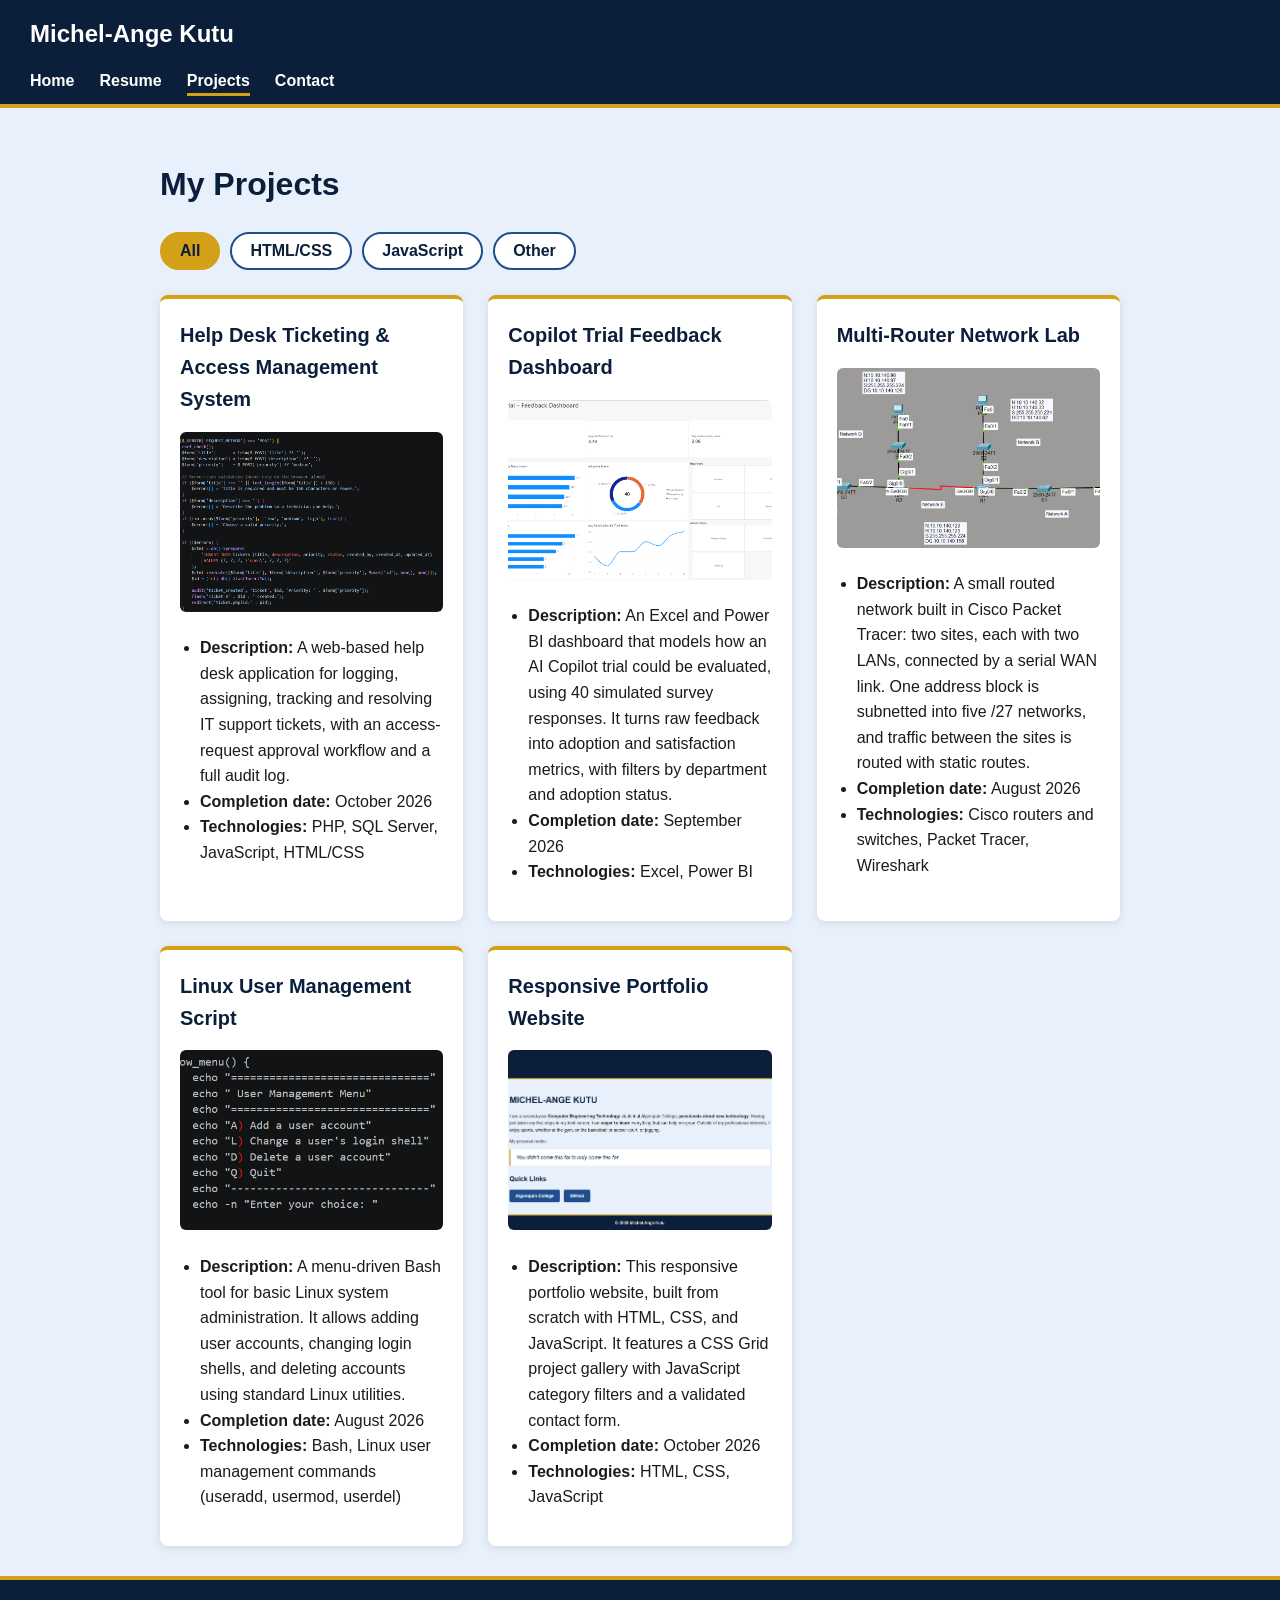
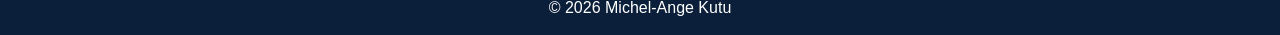
==== projects.html @ 20e8eb96 "first commit" ====
<!DOCTYPE html>
<html lang="en">

<head>
    <meta charset="UTF-8">
    <meta name="viewport" content="width=device-width, initial-scale=1.0">
    <title>Michel-Ange Kutu - Projects</title>
    <link rel="stylesheet" href="style.css">
</head>

<body>
    <header>
        <p class="logo">Michel-Ange Kutu</p>
    </header>
    <!--links to all 4 pages-->
    <nav>
        <ul>
            <li><a href="index.html">Home</a></li>
            <li><a href="resume.html">Resume</a></li>
            <li><a href="projects.html" class="current">Projects</a></li>
            <li><a href="contact.html">Contact</a></li>
        </ul>
    </nav>
    <main>

        <h1>My Projects</h1>

        <!-- Filter buttons -->
        <div id="filter-buttons">
            <button class="filter-btn active" data-filter="all">All</button>
            <button class="filter-btn" data-filter="html-css">HTML/CSS</button>
            <button class="filter-btn" data-filter="javascript">JavaScript</button>
            <button class="filter-btn" data-filter="other">Other</button>
        </div>

        <!-- Project grid -->
        <div id="project-container">

            <div id="hd" class="project" data-category="javascript">
                <h2>Help Desk Ticketing & Access Management System</h2>
                <img src="images/helpdesk.png" alt="PHP code that validates and saves a new help desk ticket">
                <ul>
                    <li><strong>Description:</strong> A web-based help desk application for logging, assigning, tracking and resolving IT support tickets, with an access-request approval workflow and a full audit log.
                    </li>
                    <li><strong>Completion date:</strong> October 2026</li>
                    <li><strong>Technologies:</strong> PHP, SQL Server, JavaScript, HTML/CSS</li>
                </ul>
            </div>

            <div id="ct" class="project" data-category="other">
                <h2>Copilot Trial Feedback Dashboard</h2>
                <img src="images/dashboard.png" alt="Power BI dashboard showing Copilot trial feedback results">
                <ul>
                    <li><strong>Description:</strong> An Excel and Power BI dashboard that models how an AI Copilot
                        trial could be evaluated, using 40 simulated survey responses. It turns raw feedback into
                        adoption and satisfaction metrics, with filters by department and adoption status.</li>
                    <li><strong>Completion date:</strong> September 2026</li>
                    <li><strong>Technologies:</strong> Excel, Power BI</li>
                </ul>
            </div>

            <div id="net" class="project" data-category="other">
                
                <h2>Multi-Router Network Lab</h2>
                <img src="images/topology.png" alt="Network topology diagram in Cisco Packet Tracer">
                <ul>
                    <li><strong>Description:</strong> A small routed network built in Cisco Packet Tracer: two sites,
                        each with two LANs, connected by a serial WAN link. One address block is subnetted into five /27
                        networks, and traffic between the sites is routed with static routes.</li>
                    <li><strong>Completion date:</strong> August 2026</li>
                    <li><strong>Technologies:</strong> Cisco routers and switches, Packet Tracer, Wireshark</li>
                </ul>
            </div>

            <div id="ms" class="project" data-category="other">
                
                <h2>Linux User Management Script</h2>
                <img src="images/linux.png" alt="Bash code for the user management menu">
                <ul>
                    <li><strong>Description:</strong> A menu-driven Bash tool for basic Linux system administration. It
                        allows adding user accounts, changing login shells, and deleting accounts using standard Linux
                        utilities.</li>
                    <li><strong>Completion date:</strong> August 2026</li>
                    <li><strong>Technologies:</strong> Bash, Linux user management commands (useradd, usermod, userdel)
                    </li>
                </ul>
            </div>

            <div id="pf" class="project" data-category="html-css">
                <h2>Responsive Portfolio Website</h2>
                <img src="images/portfolio.png" alt="Home page of my portfolio website">
                <ul>
                    <li><strong>Description:</strong> This responsive portfolio website, built from scratch with HTML,
                        CSS, and JavaScript. It features a CSS Grid project gallery with JavaScript category filters and
                        a validated contact form.</li>
                    <li><strong>Completion date:</strong> October 2026 </li>
                    <li><strong>Technologies:</strong> HTML, CSS, JavaScript</li>
                </ul>
            </div>
        </div>
    </main>
    <footer>
        <p>&copy; 2026 Michel-Ange Kutu</p>
    </footer>
    <script src="script.js"></script>
</body>

</html>
---- style.css ----
/* Hides any element that has the "hidden" class */
   .hidden {
       display: none;
   }
/* =========================================
   1. COLOR PALETTE (CSS custom properties)
   ========================================= */
:root {
    --navy: #0b1f3a;
    --blue: #1e4e8c;
    --light-blue: #e8f0fb;
    --white: #ffffff;
    --gold: #d4a017;
    --text: #1b1b1b;
}

/* =========================================
   2. BASE STYLES (apply to every page)
   ========================================= */
* {
    box-sizing: border-box;
}

body {
    margin: 0;
    font-family: Arial, Helvetica, sans-serif;
    line-height: 1.6;
    background-color: var(--light-blue);
    color: var(--text);
}

h1,
h2,
h3 {
    color: var(--navy);
}

a {
    color: var(--blue);
}

/* =========================================
   3. HEADER (same on every page)
   ========================================= */
header {
    background-color: var(--navy);
    padding: 15px 30px;
}

.logo {
    margin: 0;
    color: var(--white);
    font-size: 1.5rem;
    font-weight: bold;
}

/* =========================================
   4. NAVIGATION BAR
   ========================================= */
nav {
    background-color: var(--navy);
    border-bottom: 4px solid var(--gold);
}

nav ul {
    list-style: none;
    margin: 0;
    padding: 0 30px 10px;
    display: flex;
    flex-wrap: wrap;
    gap: 25px;
}

nav a {
    color: var(--white);
    text-decoration: none;
    font-weight: bold;
    padding-bottom: 4px;
}

/* Hover and keyboard focus */
nav a:hover,
nav a:focus {
    color: var(--gold);
}

/* Link of the page the user is on */
nav a.current {
    border-bottom: 3px solid var(--gold);
}
/* =========================================
   5. MAIN CONTENT AREA
   ========================================= */
main {
    max-width: 1000px;
    margin: 0 auto;
    padding: 30px 20px;
}

/* =========================================
   6. FOOTER (same on every page)
   ========================================= */
footer {
    background-color: var(--navy);
    color: var(--white);
    text-align: center;
    padding: 15px;
    border-top: 4px solid var(--gold);
}

footer p {
    margin: 0;
}

.filter-btn.active {
    background-color: #1f6feb;
    color: white;
}

/* =========================================
   7. PROJECTS PAGE: FILTER BUTTONS
   ========================================= */
#filter-buttons {
    display: flex;
    flex-wrap: wrap;
    gap: 10px;
    margin-bottom: 25px;
}

.filter-btn {
    background-color: var(--white);
    color: var(--navy);
    border: 2px solid var(--blue);
    border-radius: 20px;
    padding: 8px 18px;
    font-size: 1rem;
    font-weight: bold;
    cursor: pointer;
}

.filter-btn:hover,
.filter-btn:focus {
    border-color: var(--gold);
}

/* Currently selected filter */
.filter-btn.active {
    background-color: var(--gold);
    border-color: var(--gold);
    color: var(--navy);
}

/* =========================================
   8. PROJECTS PAGE: GRID OF PROJECT CARDS
   ========================================= */
#project-container {
    display: grid;
    grid-template-columns: repeat(auto-fill, minmax(280px, 1fr));
    gap: 25px;
}

.project {
    background-color: var(--white);
    border-top: 4px solid var(--gold);
    border-radius: 8px;
    padding: 20px;
    box-shadow: 0 2px 8px rgba(0, 0, 0, 0.1);
}

.project h2 {
    font-size: 1.25rem;
    margin-top: 0;
}

.project ul {
    padding-left: 20px;
}

/* Project screenshots: same size for every card */
.project img {
    width: 100%;
    height: 180px;
    object-fit: cover;
    border-radius: 6px;
}

/* =========================================
   9. HOME PAGE
   ========================================= */

/* Round profile photo with a gold border */
.profile-photo {
    display: block;
    width: 180px;
    height: 180px;
    object-fit: cover;
    border-radius: 50%;
    border: 4px solid var(--gold);
    margin-bottom: 20px;
}

/* Personal motto: visually distinct quote box */
blockquote {
    margin: 10px 0 30px;
    padding: 15px 20px;
    background-color: var(--white);
    border-left: 5px solid var(--gold);
    font-size: 1.2rem;
    font-style: italic;
    color: var(--navy);
}

/* Quick Links displayed as buttons */
.quick-links {
    list-style: none;
    padding: 0;
    display: flex;
    flex-wrap: wrap;
    gap: 15px;
}

.quick-links a {
    display: inline-block;
    background-color: var(--blue);
    color: var(--white);
    padding: 10px 22px;
    border-radius: 6px;
    text-decoration: none;
    font-weight: bold;
}

.quick-links a:hover,
.quick-links a:focus {
    background-color: var(--navy);
}

/* =========================================
   10. RESUME PAGE
   ========================================= */

/* Each resume section becomes a white card */
main section {
    background-color: var(--white);
    border-radius: 8px;
    padding: 20px 25px;
    margin-bottom: 25px;
    box-shadow: 0 2px 8px rgba(0, 0, 0, 0.1);
}

/* Section titles with a gold underline */
main section h2 {
    margin-top: 0;
    padding-bottom: 6px;
    border-bottom: 3px solid var(--gold);
}

/* Job/school line: title on the left, date or location on the right */
#workExperience h3,
#workExperience h4,
#educ h3,
#educ h4 {
    display: flex;
    justify-content: space-between;
    flex-wrap: wrap;
    gap: 10px;
    margin: 10px 0 5px;
}

.date,
.location {
    font-size: 0.95rem;
    font-weight: normal;
    font-style: italic;
    color: var(--blue);
}

address {
    font-style: normal;
}

/* =========================================
   11. CONTACT PAGE: FORM
   ========================================= */
#contact-form {
    background-color: var(--white);
    max-width: 600px;
    padding: 25px;
    border-radius: 8px;
    box-shadow: 0 2px 8px rgba(0, 0, 0, 0.1);
}

/* Space between each field */
#contact-form div {
    margin-bottom: 18px;
}

/* Labels on their own line, above the field */
#contact-form label {
    display: block;
    margin-bottom: 6px;
    font-weight: bold;
    color: var(--navy);
}

/* Text fields and message box */
#contact-form input,
#contact-form textarea {
    width: 100%;
    padding: 10px;
    font-size: 1rem;
    font-family: inherit;
    border: 2px solid #9fb3cf;
    border-radius: 6px;
}

#contact-form textarea {
    resize: vertical;
}

/* Field the user is typing in */
#contact-form input:focus,
#contact-form textarea:focus {
    border-color: var(--gold);
    outline: 2px solid var(--gold);
}

/* Send button */
#contact-form button {
    background-color: var(--blue);
    color: var(--white);
    border: none;
    border-radius: 6px;
    padding: 12px 30px;
    font-size: 1rem;
    font-weight: bold;
    cursor: pointer;
}

#contact-form button:hover,
#contact-form button:focus {
    background-color: var(--navy);
}

/* =========================================
   12. RESPONSIVE: TABLETS AND PHONES
   ========================================= */
@media (max-width: 600px) {

    header {
        padding: 12px 15px;
    }

    .logo {
        font-size: 1.25rem;
    }

    nav ul {
        padding: 0 15px 10px;
        gap: 15px;
    }

    main {
        padding: 20px 15px;
    }

    h1 {
        font-size: 1.75rem;
    }

    main section,
    .project,
    #contact-form {
        padding: 15px;
    }
}
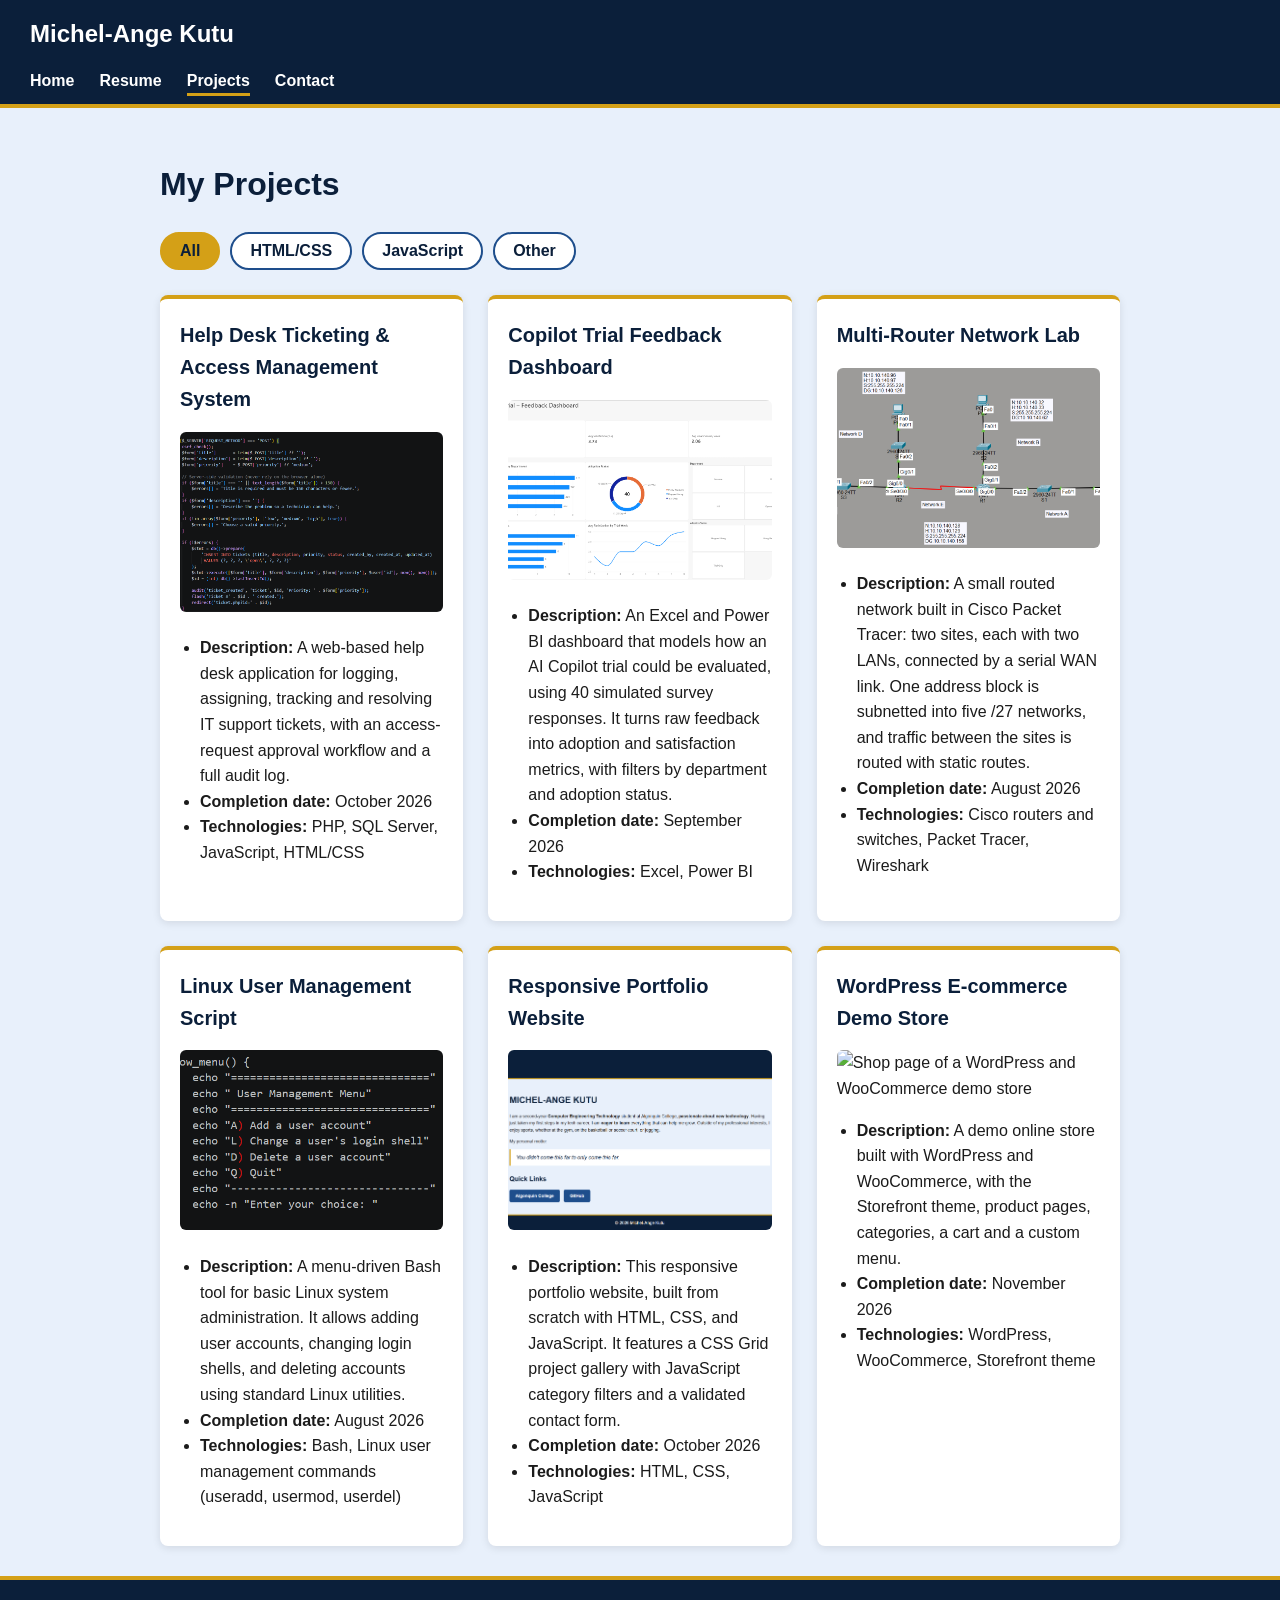
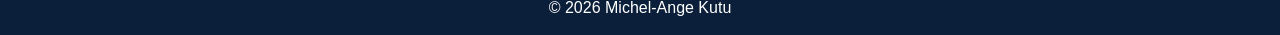
==== commit acaff8a7: "Add files via upload" ====
--- a/projects.html
+++ b/projects.html
@@ -1,108 +1,119 @@
-<!DOCTYPE html>
-<html lang="en">
-
-<head>
-    <meta charset="UTF-8">
-    <meta name="viewport" content="width=device-width, initial-scale=1.0">
-    <title>Michel-Ange Kutu - Projects</title>
-    <link rel="stylesheet" href="style.css">
-</head>
-
-<body>
-    <header>
-        <p class="logo">Michel-Ange Kutu</p>
-    </header>
-    <!--links to all 4 pages-->
-    <nav>
-        <ul>
-            <li><a href="index.html">Home</a></li>
-            <li><a href="resume.html">Resume</a></li>
-            <li><a href="projects.html" class="current">Projects</a></li>
-            <li><a href="contact.html">Contact</a></li>
-        </ul>
-    </nav>
-    <main>
-
-        <h1>My Projects</h1>
-
-        <!-- Filter buttons -->
-        <div id="filter-buttons">
-            <button class="filter-btn active" data-filter="all">All</button>
-            <button class="filter-btn" data-filter="html-css">HTML/CSS</button>
-            <button class="filter-btn" data-filter="javascript">JavaScript</button>
-            <button class="filter-btn" data-filter="other">Other</button>
-        </div>
-
-        <!-- Project grid -->
-        <div id="project-container">
-
-            <div id="hd" class="project" data-category="javascript">
-                <h2>Help Desk Ticketing & Access Management System</h2>
-                <img src="images/helpdesk.png" alt="PHP code that validates and saves a new help desk ticket">
-                <ul>
-                    <li><strong>Description:</strong> A web-based help desk application for logging, assigning, tracking and resolving IT support tickets, with an access-request approval workflow and a full audit log.
-                    </li>
-                    <li><strong>Completion date:</strong> October 2026</li>
-                    <li><strong>Technologies:</strong> PHP, SQL Server, JavaScript, HTML/CSS</li>
-                </ul>
-            </div>
-
-            <div id="ct" class="project" data-category="other">
-                <h2>Copilot Trial Feedback Dashboard</h2>
-                <img src="images/dashboard.png" alt="Power BI dashboard showing Copilot trial feedback results">
-                <ul>
-                    <li><strong>Description:</strong> An Excel and Power BI dashboard that models how an AI Copilot
-                        trial could be evaluated, using 40 simulated survey responses. It turns raw feedback into
-                        adoption and satisfaction metrics, with filters by department and adoption status.</li>
-                    <li><strong>Completion date:</strong> September 2026</li>
-                    <li><strong>Technologies:</strong> Excel, Power BI</li>
-                </ul>
-            </div>
-
-            <div id="net" class="project" data-category="other">
-                
-                <h2>Multi-Router Network Lab</h2>
-                <img src="images/topology.png" alt="Network topology diagram in Cisco Packet Tracer">
-                <ul>
-                    <li><strong>Description:</strong> A small routed network built in Cisco Packet Tracer: two sites,
-                        each with two LANs, connected by a serial WAN link. One address block is subnetted into five /27
-                        networks, and traffic between the sites is routed with static routes.</li>
-                    <li><strong>Completion date:</strong> August 2026</li>
-                    <li><strong>Technologies:</strong> Cisco routers and switches, Packet Tracer, Wireshark</li>
-                </ul>
-            </div>
-
-            <div id="ms" class="project" data-category="other">
-                
-                <h2>Linux User Management Script</h2>
-                <img src="images/linux.png" alt="Bash code for the user management menu">
-                <ul>
-                    <li><strong>Description:</strong> A menu-driven Bash tool for basic Linux system administration. It
-                        allows adding user accounts, changing login shells, and deleting accounts using standard Linux
-                        utilities.</li>
-                    <li><strong>Completion date:</strong> August 2026</li>
-                    <li><strong>Technologies:</strong> Bash, Linux user management commands (useradd, usermod, userdel)
-                    </li>
-                </ul>
-            </div>
-
-            <div id="pf" class="project" data-category="html-css">
-                <h2>Responsive Portfolio Website</h2>
-                <img src="images/portfolio.png" alt="Home page of my portfolio website">
-                <ul>
-                    <li><strong>Description:</strong> This responsive portfolio website, built from scratch with HTML,
-                        CSS, and JavaScript. It features a CSS Grid project gallery with JavaScript category filters and
-                        a validated contact form.</li>
-                    <li><strong>Completion date:</strong> October 2026 </li>
-                    <li><strong>Technologies:</strong> HTML, CSS, JavaScript</li>
-                </ul>
-            </div>
-        </div>
-    </main>
-    <footer>
-        <p>&copy; 2026 Michel-Ange Kutu</p>
-    </footer>
-    <script src="script.js"></script>
-</body>
-
+<!DOCTYPE html>
+<html lang="en">
+
+<head>
+    <meta charset="UTF-8">
+    <meta name="viewport" content="width=device-width, initial-scale=1.0">
+    <title>Michel-Ange Kutu - Projects</title>
+    <link rel="stylesheet" href="style.css">
+</head>
+
+<body>
+    <header>
+        <p class="logo">Michel-Ange Kutu</p>
+    </header>
+    <!--links to all 4 pages-->
+    <nav>
+        <ul>
+            <li><a href="index.html">Home</a></li>
+            <li><a href="resume.html">Resume</a></li>
+            <li><a href="projects.html" class="current">Projects</a></li>
+            <li><a href="contact.html">Contact</a></li>
+        </ul>
+    </nav>
+    <main>
+
+        <h1>My Projects</h1>
+
+        <!-- Filter buttons -->
+        <div id="filter-buttons">
+            <button class="filter-btn active" data-filter="all">All</button>
+            <button class="filter-btn" data-filter="html-css">HTML/CSS</button>
+            <button class="filter-btn" data-filter="javascript">JavaScript</button>
+            <button class="filter-btn" data-filter="other">Other</button>
+        </div>
+
+        <!-- Project grid -->
+        <div id="project-container">
+
+            <div id="hd" class="project" data-category="javascript">
+                <h2>Help Desk Ticketing & Access Management System</h2>
+                <img src="images/helpdesk.png" alt="PHP code that validates and saves a new help desk ticket">
+                <ul>
+                    <li><strong>Description:</strong> A web-based help desk application for logging, assigning, tracking
+                        and resolving IT support tickets, with an access-request approval workflow and a full audit log.
+                    </li>
+                    <li><strong>Completion date:</strong> October 2026</li>
+                    <li><strong>Technologies:</strong> PHP, SQL Server, JavaScript, HTML/CSS</li>
+                </ul>
+            </div>
+
+            <div id="ct" class="project" data-category="other">
+                <h2>Copilot Trial Feedback Dashboard</h2>
+                <img src="images/dashboard.png" alt="Power BI dashboard showing Copilot trial feedback results">
+                <ul>
+                    <li><strong>Description:</strong> An Excel and Power BI dashboard that models how an AI Copilot
+                        trial could be evaluated, using 40 simulated survey responses. It turns raw feedback into
+                        adoption and satisfaction metrics, with filters by department and adoption status.</li>
+                    <li><strong>Completion date:</strong> September 2026</li>
+                    <li><strong>Technologies:</strong> Excel, Power BI</li>
+                </ul>
+            </div>
+
+            <div id="net" class="project" data-category="other">
+
+                <h2>Multi-Router Network Lab</h2>
+                <img src="images/topology.png" alt="Network topology diagram in Cisco Packet Tracer">
+                <ul>
+                    <li><strong>Description:</strong> A small routed network built in Cisco Packet Tracer: two sites,
+                        each with two LANs, connected by a serial WAN link. One address block is subnetted into five /27
+                        networks, and traffic between the sites is routed with static routes.</li>
+                    <li><strong>Completion date:</strong> August 2026</li>
+                    <li><strong>Technologies:</strong> Cisco routers and switches, Packet Tracer, Wireshark</li>
+                </ul>
+            </div>
+
+            <div id="ms" class="project" data-category="other">
+
+                <h2>Linux User Management Script</h2>
+                <img src="images/linux.png" alt="Bash code for the user management menu">
+                <ul>
+                    <li><strong>Description:</strong> A menu-driven Bash tool for basic Linux system administration. It
+                        allows adding user accounts, changing login shells, and deleting accounts using standard Linux
+                        utilities.</li>
+                    <li><strong>Completion date:</strong> August 2026</li>
+                    <li><strong>Technologies:</strong> Bash, Linux user management commands (useradd, usermod, userdel)
+                    </li>
+                </ul>
+            </div>
+
+            <div id="pf" class="project" data-category="html-css">
+                <h2>Responsive Portfolio Website</h2>
+                <img src="images/portfolio.png" alt="Home page of my portfolio website">
+                <ul>
+                    <li><strong>Description:</strong> This responsive portfolio website, built from scratch with HTML,
+                        CSS, and JavaScript. It features a CSS Grid project gallery with JavaScript category filters and
+                        a validated contact form.</li>
+                    <li><strong>Completion date:</strong> October 2026 </li>
+                    <li><strong>Technologies:</strong> HTML, CSS, JavaScript</li>
+                </ul>
+            </div>
+            <div id="wp" class="project" data-category="other">
+                <h2>WordPress E-commerce Demo Store</h2>
+                <img src="images/wordpress-shop.png" alt="Shop page of a WordPress and WooCommerce demo store">
+                <ul>
+                    <li><strong>Description:</strong> A demo online store built with WordPress and WooCommerce, with the
+                        Storefront theme, product pages, categories, a cart and a custom menu.</li>
+                    <li><strong>Completion date:</strong> November 2026</li>
+                    <li><strong>Technologies:</strong> WordPress, WooCommerce, Storefront theme</li>
+                </ul>
+            </div>
+        </div>
+    </main>
+    <footer>
+        <p>&copy; 2026 Michel-Ange Kutu</p>
+    </footer>
+    <script src="script.js"></script>
+</body>
+
 </html>
